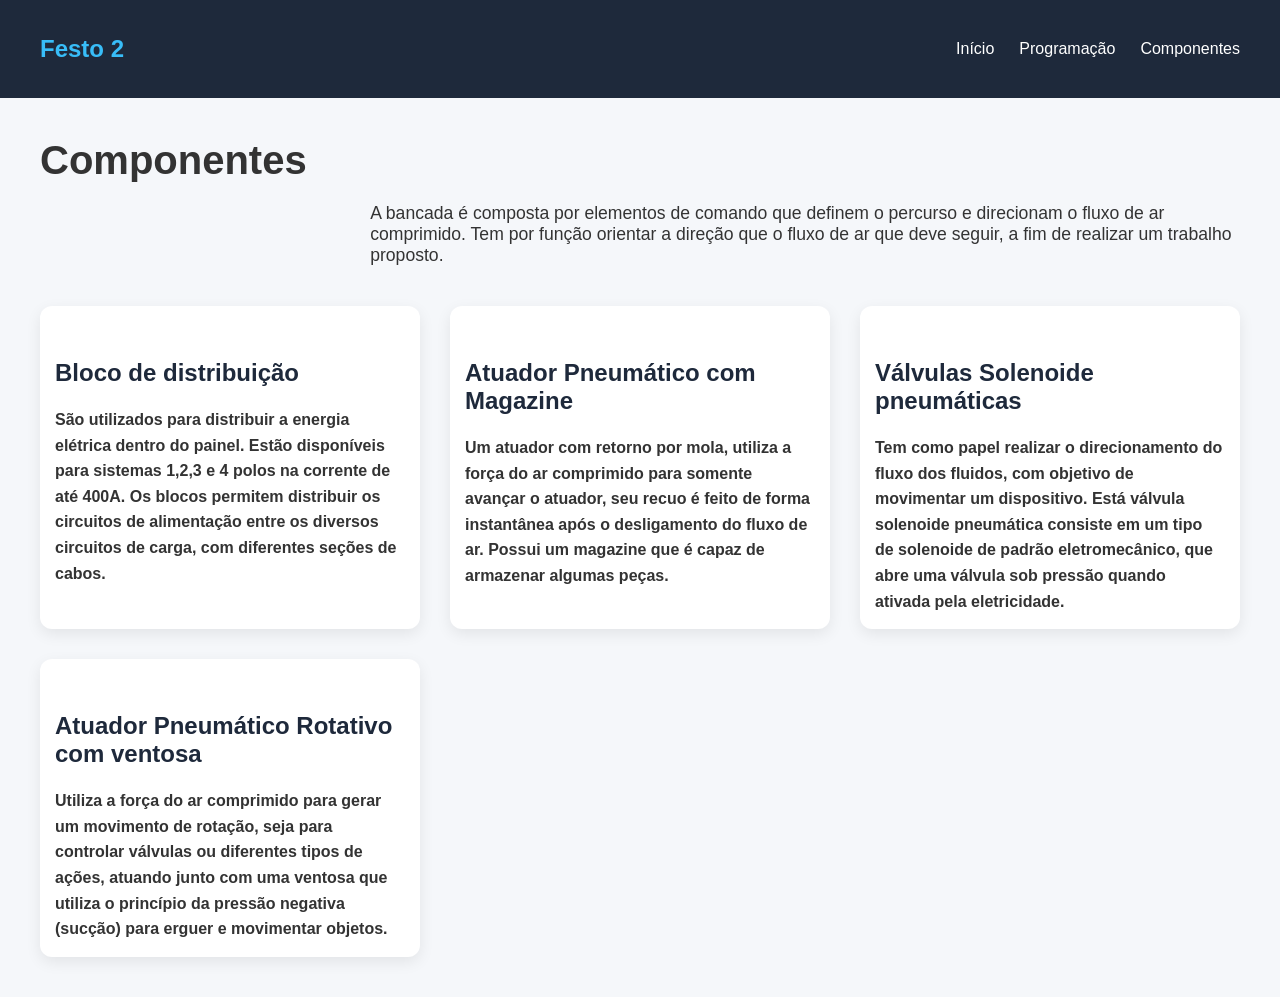
==== Componentes.html @ 700a79d6 "Add files via upload" ====
<!DOCTYPE html>
<html lang="en">
  <head>
    <meta charset="UTF-8" />
    <meta name="viewport" content="width=device-width, initial-scale=1.0" />
    <title>Document</title>
    <link rel="stylesheet" href="style.css" />
  </head>
  <body>
    <header>
      <nav class="navbar">
        <h2 class="logo">Festo 2</h2>
        <ul class="nav-links">
          <li><a href="index.html">Início</a></li>
          <li><a href="programacao.html">Programação</a></li>
          <li><a href="Componentes.html">Componentes</a></li>
        </ul>
      </nav>
    </header>
    <main>
      <h1>Componentes</h1>
      <div id="main-img_txt">
        <img src="./img/img-bancada.jpg" alt="" />
        <div id="txt">
          A bancada é composta por elementos de comando que definem o percurso e
          direcionam o fluxo de ar comprimido. Tem por função orientar a direção
          que o fluxo de ar que deve seguir, a fim de realizar um trabalho
          proposto.
        </div>
      </div>

      <div id="sec-img_informative">
        <div class="img_txt">
          <img src="./img/img-bancada-distribuicao.jpg" alt="" />
          <div class="informative-txt">
            <h2>Bloco de distribuição</h2>
            <h4>
              São utilizados para distribuir a energia elétrica dentro do
              painel. Estão disponíveis para sistemas 1,2,3 e 4 polos na
              corrente de até 400A. Os blocos permitem distribuir os circuitos
              de alimentação entre os diversos circuitos de carga, com
              diferentes seções de cabos.
            </h4>
          </div>
        </div>
        <div class="img_txt">
          <img src="./img/img-atuador-pneumatico.jpg" alt="" />
          <div class="informative-txt">
            <h2>Atuador Pneumático com Magazine</h2>
            <h4>
              Um atuador com retorno por mola, utiliza a força do ar comprimido
              para somente avançar o atuador, seu recuo é feito de forma
              instantânea após o desligamento do fluxo de ar. Possui um magazine
              que é capaz de armazenar algumas peças.
            </h4>
          </div>
        </div>
        <div class="img_txt">
          <img src="./img/img-valvula-solenoide.jpg" alt="" />
          <div class="informative-txt">
            <h2>Válvulas Solenoide pneumáticas</h2>
            <h4>
              Tem como papel realizar o direcionamento do fluxo dos fluidos, com
              objetivo de movimentar um dispositivo. Está válvula solenoide
              pneumática consiste em um tipo de solenoide de padrão
              eletromecânico, que abre uma válvula sob pressão quando ativada
              pela eletricidade.
            </h4>
          </div>
        </div>
        <div class="img_txt">
          <img src="./img/img-atuador-pneumatico-rotativo.jpg" alt="" />
          <div class="informative-txt">
            <h2>Atuador Pneumático Rotativo com ventosa</h2>
            <h4>
              Utiliza a força do ar comprimido para gerar um movimento de
              rotação, seja para controlar válvulas ou diferentes tipos de
              ações, atuando junto com uma ventosa que utiliza o princípio da
              pressão negativa (sucção) para erguer e movimentar objetos.
            </h4>
          </div>
        </div>
      </div>
    </main>
  </body>
</html>
---- style.css ----
/* RESET */
* {
  margin: 0;
  padding: 0;
  box-sizing: border-box;
  font-family: Arial, Helvetica, sans-serif;
}

/* BODY */
body {
  background-color: #f5f7fa;
  color: #333;
}

/* HEADER */
header {
  background-color: #1e293b;
  padding: 15px 40px;
}

.navbar {
  display: flex;
  justify-content: space-between;
  align-items: center;
}

.logo {
  color: #38bdf8;
}

.nav-links {
  list-style: none;
  display: flex;
  gap: 25px;
}

.nav-links a {
  text-decoration: none;
  color: white;
  transition: 0.3s;
  font-weight: 500;
}

.nav-links a:hover {
  color: #38bdf8;
}

/* MAIN */
main {
  padding: 40px;
}

/* TITULOS */
h1 {
  font-size: 2.5rem;
  margin-bottom: 20px;
}

h2 {
  margin: 20px 0;
  color: #1e293b;
}

h3,
h4 {
  line-height: 1.6;
}

/* IMAGEM PRINCIPAL */
#main-img {
  background: linear-gradient(to right, #0ea5e9, #38bdf8);
  color: white;
  padding: 60px;
  border-radius: 10px;
  text-align: center;
  margin-bottom: 30px;
}

/* TEXTOS */
.main-texto {
  margin-bottom: 30px;
  background: white;
  padding: 20px;
  border-radius: 10px;
  box-shadow: 0 4px 10px rgba(0, 0, 0, 0.05);
}

/* VIDEO */
.main-video {
  display: flex;
  justify-content: center;
  margin: 30px 0;
}

/* IMAGENS */
img {
  max-width: 100%;
  border-radius: 10px;
}

#main-ligacaoCabos-img {
  width: 50%;
  max-width: 444px;
  min-width: 300px;
}

.main-entradas {
  width: 80%;
  height: 90%;

  display: flex;
  justify-content: center;
  align-items: center;
  flex-direction: column;
  padding: 8px;
}
.main-img {
  width: 80%;
  height: 70%;
  max-width: 764px;
}

#all-main-program {
  width: 100vw;
  height: 70vh;
  display: flex;
  justify-content: center;
  align-items: center;
  flex-direction: column;
  margin-top: 120px;
}

/* SEÇÕES */
#main-ligacaoCabos,
#main-entradas {
  margin-top: 40px;
  text-align: center;
}

/* COMPONENTES */
#main-img_txt {
  display: flex;
  gap: 30px;
  align-items: center;
  margin-bottom: 40px;
}

#main-img_txt img {
  width: 50%;
}

#txt {
  font-size: 1.1rem;
}

/* GRID COMPONENTES */
#sec-img_informative {
  display: grid;
  grid-template-columns: repeat(auto-fit, minmax(300px, 1fr));
  gap: 30px;
}

.img_txt {
  background: white;
  border-radius: 12px;
  overflow: hidden;
  box-shadow: 0 5px 15px rgba(0, 0, 0, 0.08);
  transition: 0.3s;
}

.img_txt:hover {
  transform: translateY(-5px);
}

.img_txt img {
  width: 100%;
}

.informative-txt {
  padding: 15px;
}

/* RESPONSIVO */
@media (max-width: 768px) {
  #main-img_txt {
    flex-direction: column;
  }

  .nav-links {
    flex-direction: column;
    gap: 10px;
  }
}
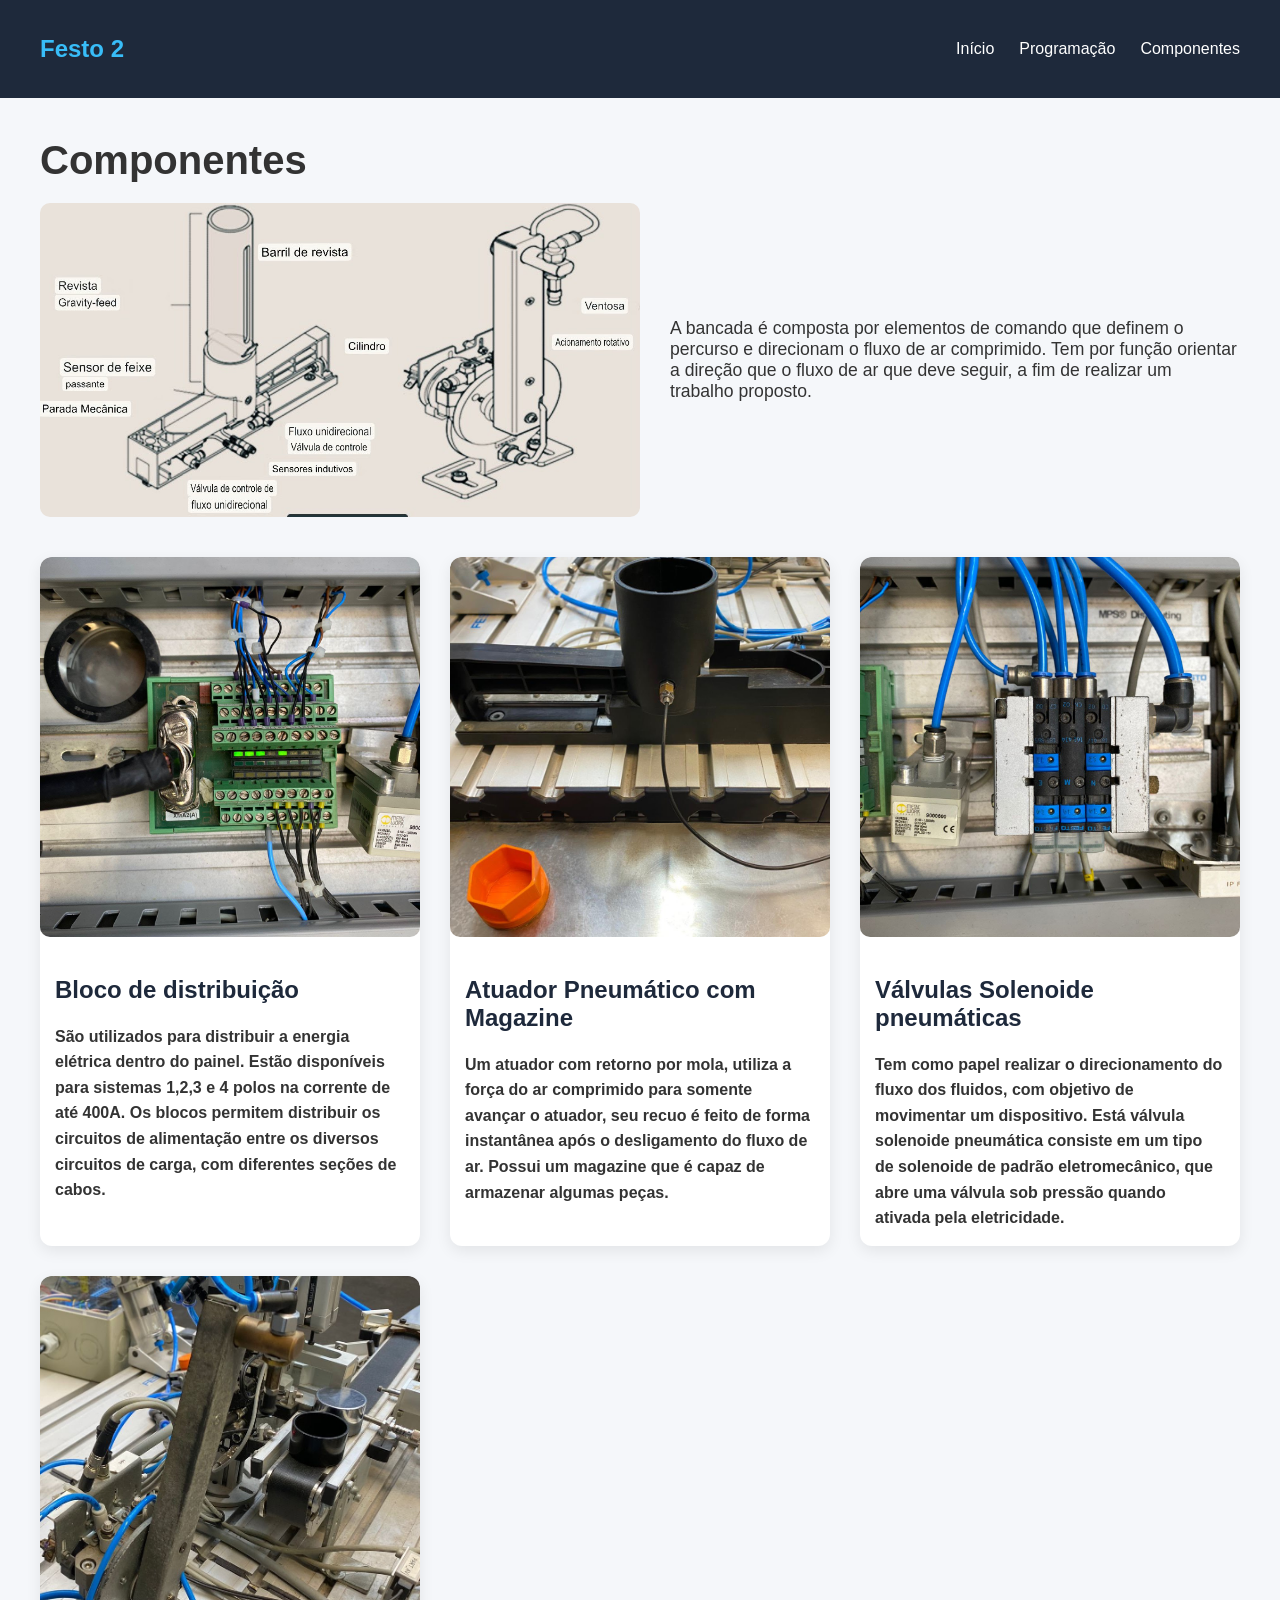
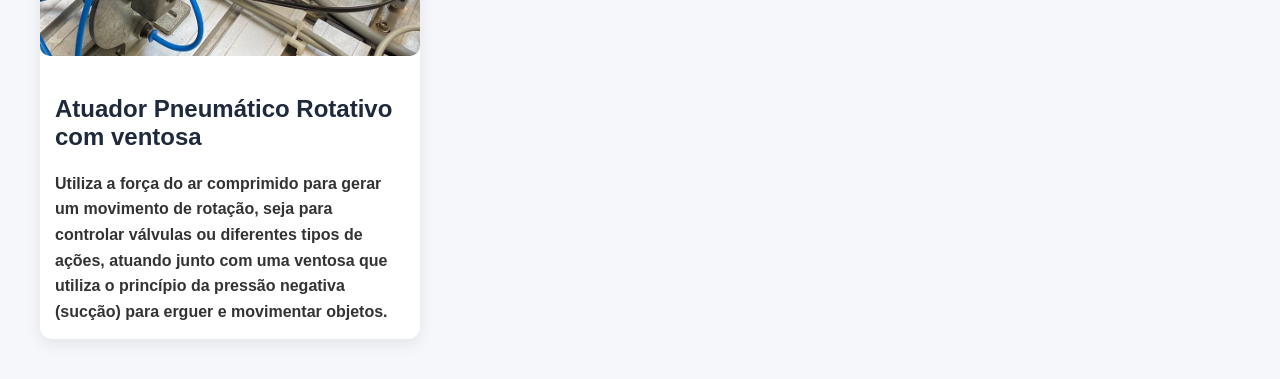
==== commit 127696de: "Fix HTML formatting and structure" ====
--- a/Componentes.html
+++ b/Componentes.html
@@ -12,7 +12,7 @@
         <h2 class="logo">Festo 2</h2>
         <ul class="nav-links">
           <li><a href="index.html">Início</a></li>
-          <li><a href="programacao.html">Programação</a></li>
+          <li><a href="Programacao.html">Programação</a></li>
           <li><a href="Componentes.html">Componentes</a></li>
         </ul>
       </nav>
